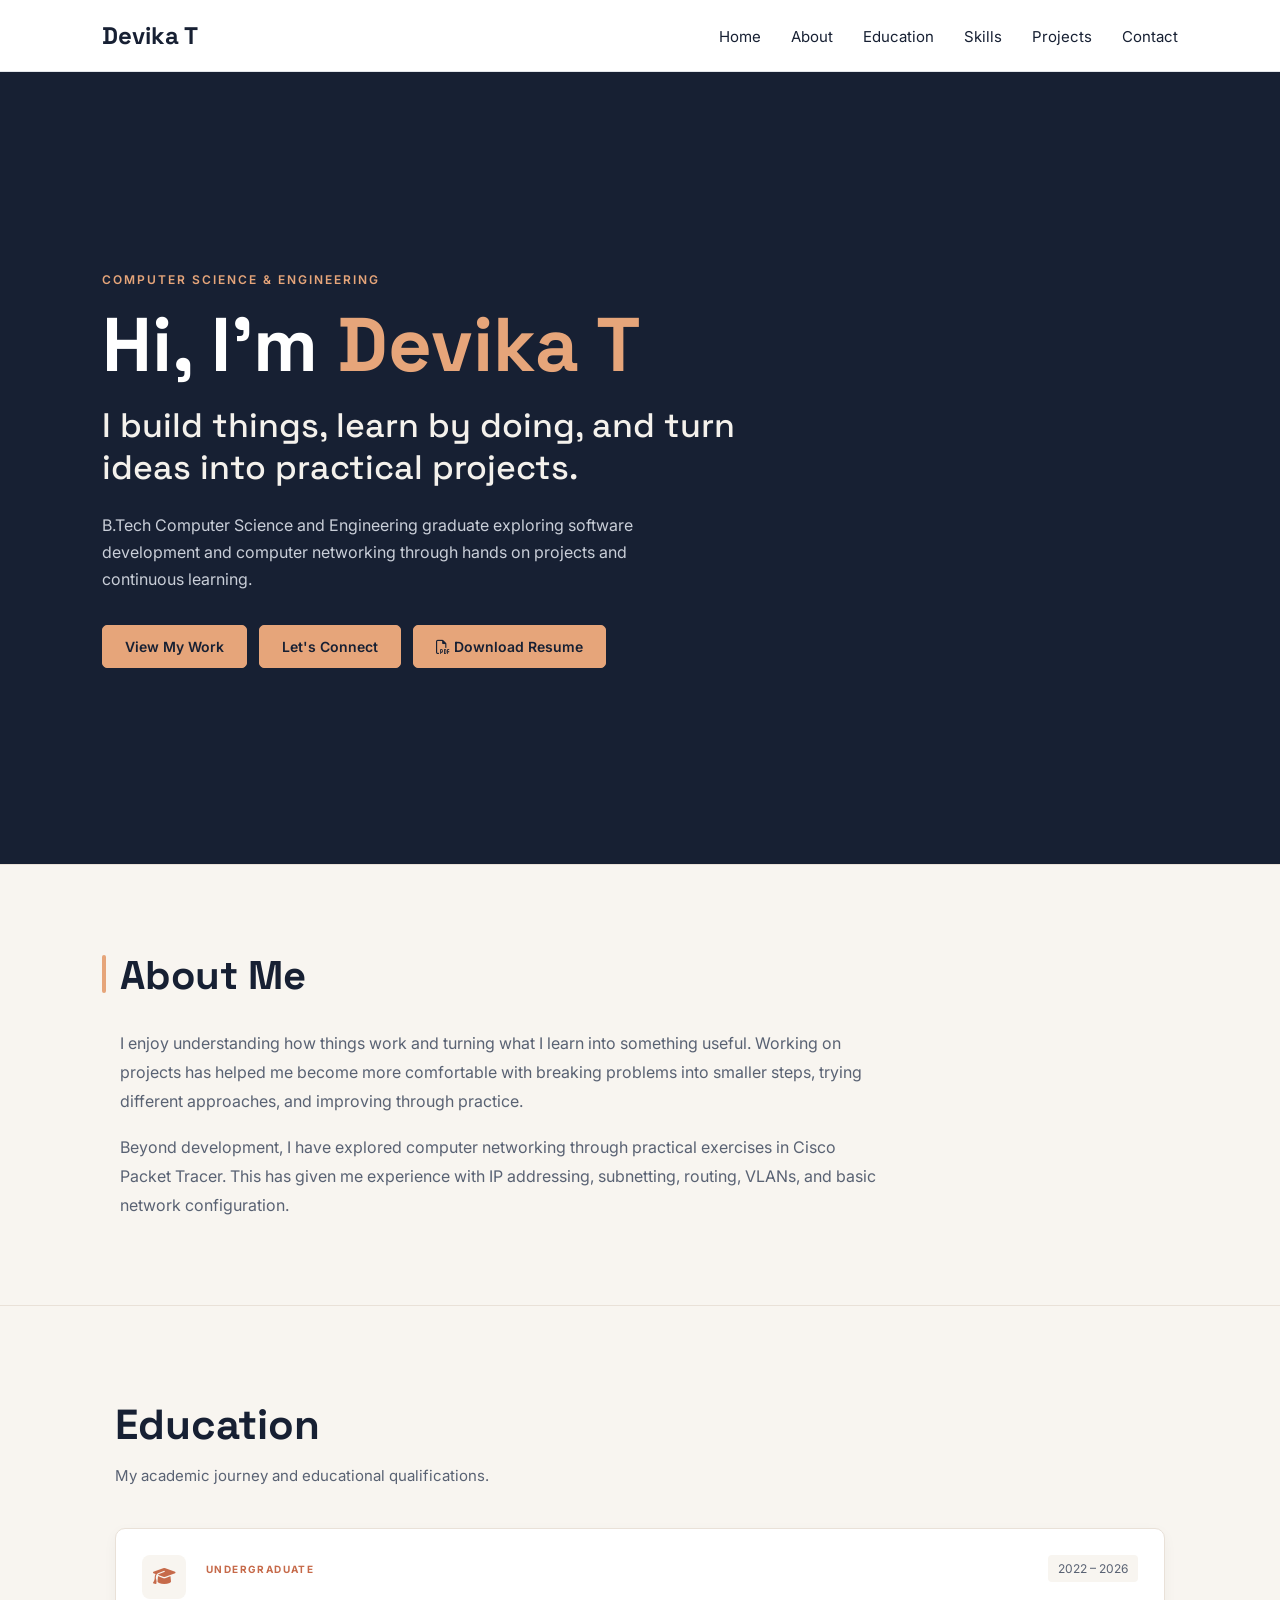
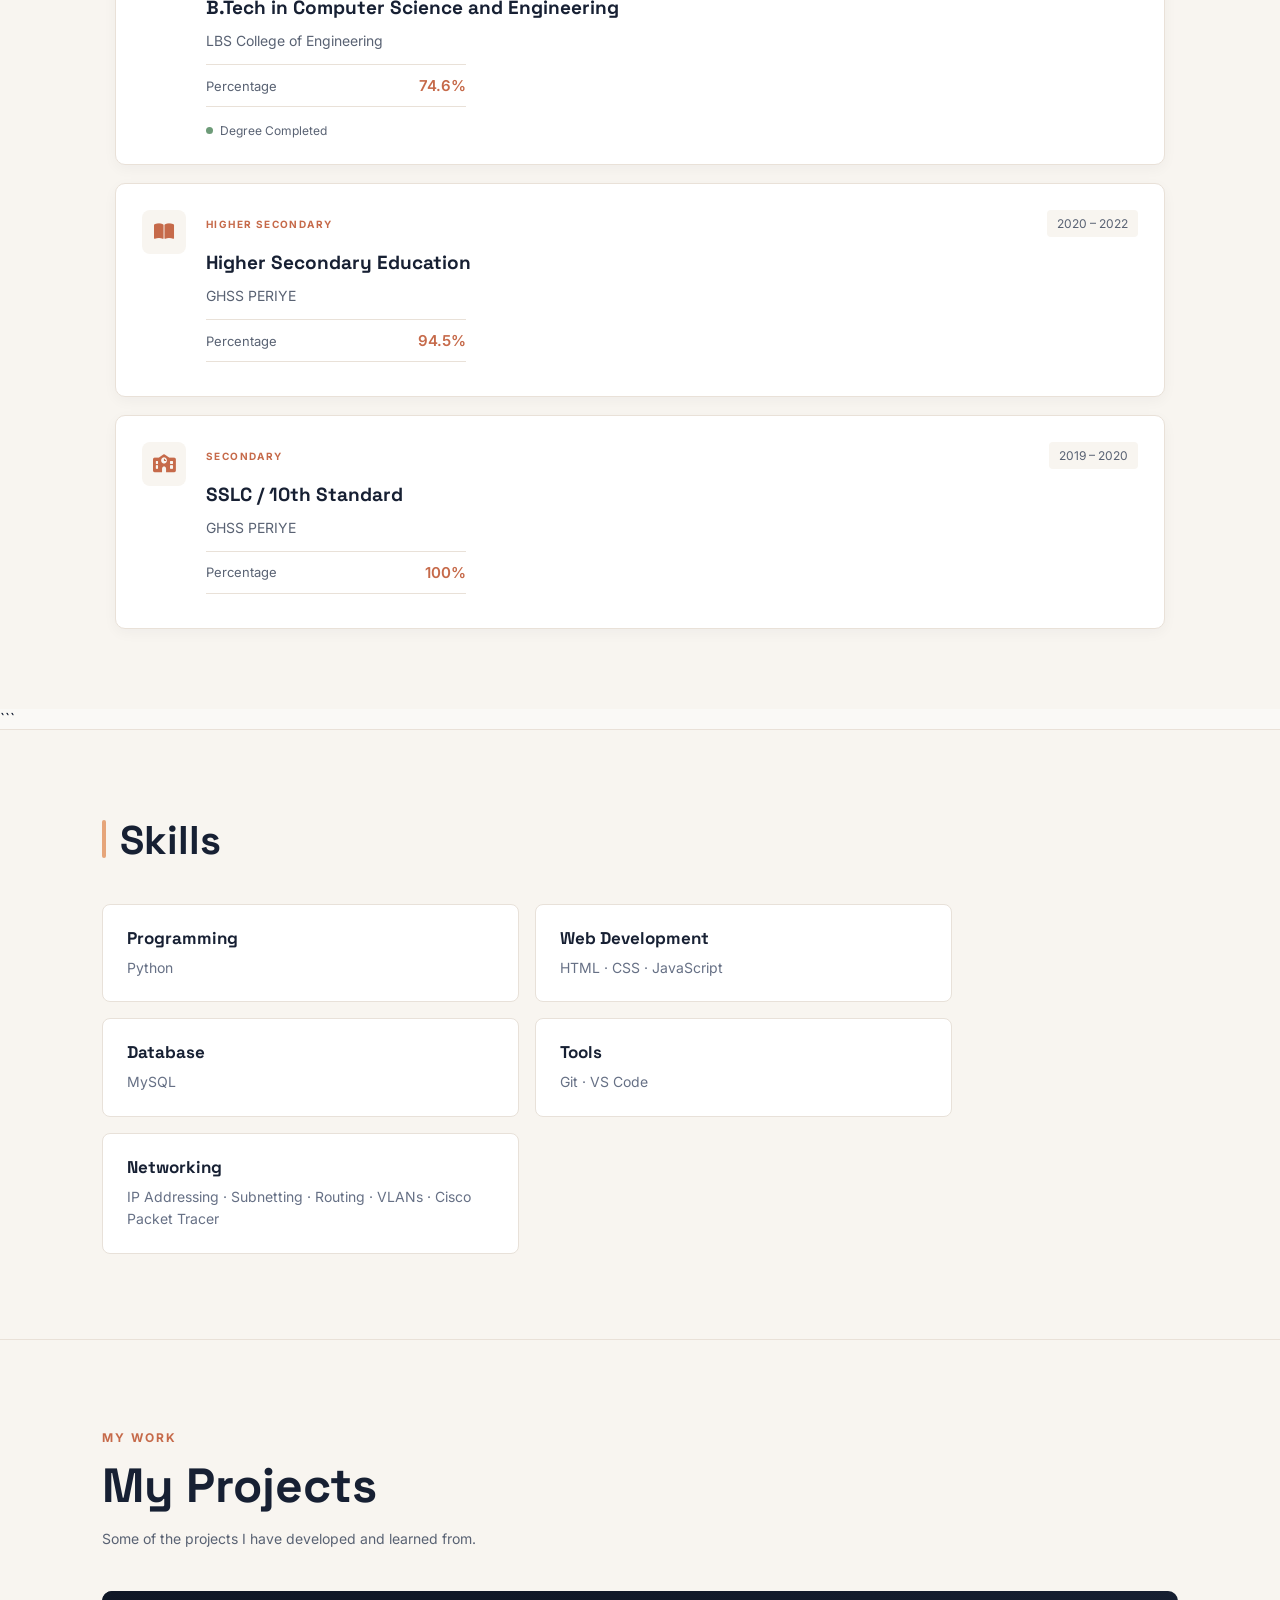
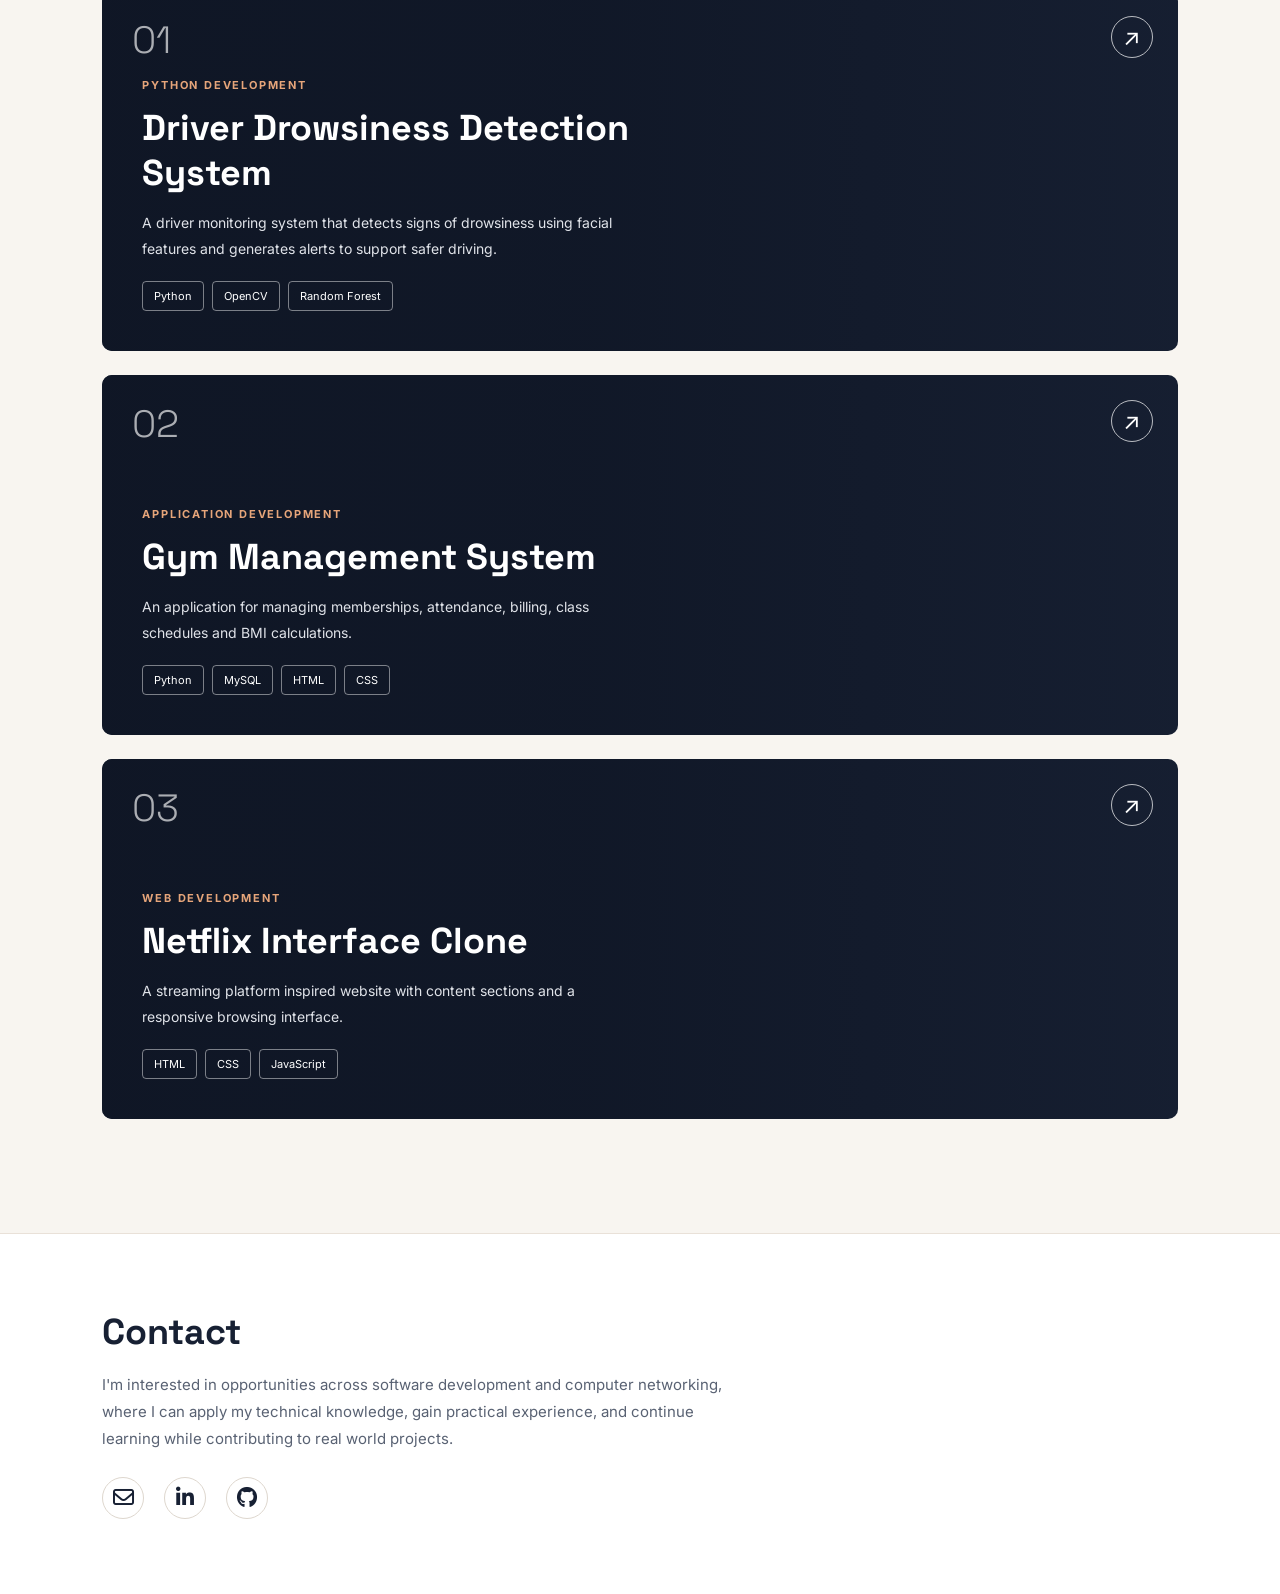
==== Level-1/Task-2-personal-portfolio/index.html @ 2d19efdb "Add files via upload" ====
<!DOCTYPE html>
<html lang="en">
<head>
    <meta charset="UTF-8">
    <meta name="viewport" content="width=device-width, initial-scale=1.0">
    <title>Devika T | Personal Portfolio</title>

    <link rel="stylesheet" href="style.css">
</head>
<link rel="preconnect" href="https://fonts.googleapis.com">
<link rel="preconnect" href="https://fonts.gstatic.com" crossorigin>
<link rel="stylesheet"
href="https://cdnjs.cloudflare.com/ajax/libs/font-awesome/6.5.2/css/all.min.css">
<link href="https://fonts.googleapis.com/css2?family=Inter:wght@400;500;600&family=Space+Grotesk:wght@500;600;700&display=swap" rel="stylesheet">
<body>

    <!-- Navigation -->
    <header>
        <nav>
            <h2 class="logo">Devika T</h2>

            <ul class="nav-links">
                <li><a href="#home">Home</a></li>
                <li><a href="#about">About</a></li>
                <li><a href="#Education">Education</a></li>
                <li><a href="#skills">Skills</a></li>
                <li><a href="#projects">Projects</a></li>
                <li><a href="#contact">Contact</a></li>
            </ul>
        </nav>
    </header>

    
<!-- Home Section -->
<section id="home" class="home">

    <div class="home-content">

        <p class="home-label">COMPUTER SCIENCE & ENGINEERING</p>

        <h1>
            Hi, I'm <span>Devika T</span>
        </h1>

        <h2>
            I build things, learn by doing,
            and turn ideas into practical projects.
        </h2>

        <p class="home-description">
             B.Tech Computer Science and Engineering graduate exploring
            software development and computer networking through hands on
            projects and continuous learning.
        </p>

        
<div class="home-buttons">

    <a href="#projects" class="btn">View My Work</a>

    <a href="#contact" class="secondary-btn">
        Let's Connect
    </a>

    <a href="assets/Devika-Resume.pdf"
       class="secondary-btn"
       download="Devika-Resume.pdf">
        <i class="fa-regular fa-file-pdf"></i>
        Download Resume
    </a>

</div>


    </div>

   
</section>
    
<!-- About Section -->
<section id="about" class="about">

    <div class="about-container">

        <div class="about-heading">
        
            <h2>About Me</h2>
        </div>

        <div class="about-content">

            <p>
                I enjoy understanding how things work and turning what I learn
                into something useful. Working on projects has helped me become
                more comfortable with breaking problems into smaller steps,
                trying different approaches, and improving through practice.
            </p>

            <p>
                Beyond development, I have explored computer networking through
                practical exercises in Cisco Packet Tracer. This has given me
                experience with IP addressing, subnetting, routing, VLANs,
                and basic network configuration.
            </p>

            
            </div>

        </div>

    </div>

</section>

<!-- Education Section -->
<section id="education" class="education">
    <div class="education-container">

        <div class="education-heading">
            <p class="section-label"></p>
            <h2>Education<span></span></h2>
            <p class="education-subtitle">
                My academic journey and educational qualifications.
            </p>
        </div>

        <div class="education-timeline">

            <!-- B.Tech -->
            <div class="education-card">
                <div class="education-marker">
                    <i class="fa-solid fa-graduation-cap"></i>
                </div>

                <div class="education-content">
                    <div class="education-top">
                        <span class="education-type">
                            UNDERGRADUATE
                        </span>
                        <span class="education-year">
                            2022 – 2026
                        </span>
                    </div>

                    <h3>
                        B.Tech in Computer Science and Engineering
                    </h3>

                    <p class="education-institute">
                        LBS College of Engineering
                    </p>

                    <div class="education-score">
                        <span>Percentage</span>
                        <strong>74.6%</strong>
                    </div>

                    <span class="education-status">
                        <span class="status-dot"></span>
                        Degree Completed
                    </span>
                </div>
            </div>

            <!-- Higher Secondary -->
            <div class="education-card">
                <div class="education-marker">
                    <i class="fa-solid fa-book-open"></i>
                </div>

                <div class="education-content">
                    <div class="education-top">
                        <span class="education-type">
                            HIGHER SECONDARY
                        </span>
                        <span class="education-year">
                            2020 – 2022
                        </span>
                    </div>

                    <h3>Higher Secondary Education</h3>

                    <p class="education-institute">
                        GHSS PERIYE
                    </p>

                    <div class="education-score">
                        <span>Percentage</span>
                        <strong>94.5%</strong>
                    </div>
                </div>
            </div>

            <!-- SSLC -->
            <div class="education-card">
                <div class="education-marker">
                    <i class="fa-solid fa-school"></i>
                </div>

                <div class="education-content">
                    <div class="education-top">
                        <span class="education-type">
                            SECONDARY
                        </span>
                        <span class="education-year">
                            2019 – 2020
                        </span>
                    </div>

                    <h3>SSLC / 10th Standard</h3>

                    <p class="education-institute">
                        GHSS PERIYE
                    </p>

                    <div class="education-score">
                        <span>Percentage</span>
                        <strong>100%</strong>
                    </div>
                </div>
            </div>

        </div>
    </div>
</section>
```
<!-- Skills Section -->
<section id="skills" class="skills">

    <div class="skills-container">

        <h2>Skills</h2>

        <div class="skills-grid">

            <div class="skill-item">
                <h3>Programming</h3>
                <p>Python</p>
            </div>

            <div class="skill-item">
                <h3>Web Development</h3>
                <p>HTML · CSS · JavaScript </p>
            </div>

            <div class="skill-item">
                <h3>Database</h3>
                <p>MySQL</p>
            </div>

            <div class="skill-item">
                <h3>Tools</h3>
                <p>Git · VS Code</p>
            </div>

            <div class="skill-item">
                <h3>Networking</h3>
                <p>
                    IP Addressing · Subnetting · Routing · VLANs ·
                    Cisco Packet Tracer
                </p>
            </div>

        </div>

    </div>

</section>

<section id="projects" class="projects">
    <div class="projects-container">

        <div class="projects-heading">
            <p class="projects-label">MY WORK</p>
            <h2>My Projects<span></span></h2>
            <p>Some of the projects I have developed and learned from.</p>
        </div>

        <!-- Project 1 -->
        <article class="project-showcase project-one">
            <div class="project-overlay"></div>
            <span class="project-number">01</span>

            <div class="project-details">
                <span class="project-category">PYTHON DEVELOPMENT</span>
                <h3>Driver Drowsiness Detection System</h3>
                <p>
                    A driver monitoring system that detects signs of
                    drowsiness using facial features and generates alerts
                    to support safer driving.
                </p>

                <div class="project-tags">
                    <span>Python</span>
                    <span>OpenCV</span>
                   
                    <span>Random Forest</span>
                </div>
            </div>

            <span class="project-arrow">↗</span>
        </article>

        <!-- Project 2 -->
        <article class="project-showcase project-two">
            <div class="project-overlay"></div>
            <span class="project-number">02</span>

            <div class="project-details">
                <span class="project-category">APPLICATION DEVELOPMENT</span>
                <h3>Gym Management System</h3>
                <p>
                    An application for managing memberships, attendance,
                    billing, class schedules and BMI calculations.
                </p>

                <div class="project-tags">
                    <span>Python</span>
                    <span>MySQL</span>
                    <span>HTML</span>
                    <span>CSS</span>
                </div>
            </div>

            <span class="project-arrow">↗</span>
        </article>

        <!-- Project 3 -->
        <article class="project-showcase project-three">
            <div class="project-overlay"></div>
            <span class="project-number">03</span>

            <div class="project-details">
                <span class="project-category">WEB DEVELOPMENT</span>
                <h3>Netflix Interface Clone</h3>
                <p>
                    A streaming platform inspired website with content
                    sections and a responsive browsing interface.
                </p>

                <div class="project-tags">
                    <span>HTML</span>
                    <span>CSS</span>
                    <span>JavaScript</span>
                </div>
            </div>

            <span class="project-arrow">↗</span>
        </article>

    </div>
</section>


<!-- Contact Section -->
<section id="contact" class="contact">

    <div class="contact-container">

        <h2>Contact</h2>

        <p>
            I'm interested in opportunities across software development
              and computer networking, where I can apply my technical
             knowledge, gain practical experience, and continue learning
             while contributing to real world projects.
        </p>

        <div class="contact-links">

            <a href="mailto:devikavenugopalan05@gmail.com"
               aria-label="Email"
               title="Email">
                <i class="fa-regular fa-envelope"></i>
            </a>

           <a href="https://www.linkedin.com/in/devika-t-a93a6036a/"
   target="_blank"
   rel="noopener noreferrer"
   aria-label="LinkedIn"
   title="LinkedIn">
    <i class="fa-brands fa-linkedin-in"></i>
</a>

           <a href="https://github.com/Devikat005"
   target="_blank"
   rel="noopener noreferrer"
   aria-label="GitHub"
   title="GitHub">
    <i class="fa-brands fa-github"></i>
</a>

        </div>

    </div>

</section>

</html>
---- Level-1/Task-2-personal-portfolio/style.css ----
/*General*/
* {

    margin: 0;

    padding: 0;

    box-sizing: border-box;

}



html {

    scroll-behavior: smooth;

}



body {

    font-family: "Inter", sans-serif;

    background-color: #FAF9F6;

    color: #172033;

}

h1,

h2,

h3 {

    font-family: "Space Grotesk", sans-serif;

}



/*Navigation*/



header {

    width: 100%;

    padding: 20px 8%;

    background-color: #FFFFFF;

    border-bottom: 1px solid #E2E5EA;

}



nav {

    display: flex;

    justify-content: space-between;

    align-items: center;

}



.logo {

    font-size: 24px;

    color: #172033;

}



.nav-links {

    display: flex;

    list-style: none;

    gap: 30px;

}



.nav-links a {

    text-decoration: none;

    color: #172033;

    font-size: 15px;

    transition: 0.3s;

}



.nav-links a:hover {

    color: #2563EB;

}





/* =========================

   HOME SECTION

========================= */



.home {

    min-height: 88vh;

    padding: 80px 8%;

    display: flex;

    align-items: center;

    justify-content: space-between;

    gap: 70px;



    background-color: #172033;

    color: #FFFFFF;

}



.home-content {

    max-width: 680px;

}



.home-label {

    display: inline-block;

    margin-bottom: 20px;



    color: #E6A57A;

    font-size: 12px;

    font-weight: 600;

    letter-spacing: 2px;

}



.home h1 {

    font-family: "Space Grotesk", sans-serif;

    font-size: clamp(48px, 7vw, 76px);

    line-height: 1;

    margin-bottom: 22px;

    color: #FFFFFF;

}



.home h1 span {

    color: #E6A57A;

}



.home h2 {

    font-family: "Space Grotesk", sans-serif;

    font-size: clamp(24px, 3vw, 34px);

    line-height: 1.25;

    font-weight: 500;

    color: #F4F1EC;

    margin-bottom: 22px;

}



.home-description {

    max-width: 600px;

    color: #C9CED8;

    font-size: 16px;

    line-height: 1.7;

}





/* Buttons */



.home-buttons {

    margin-top: 32px;

    display: flex;

    gap: 12px;

    flex-wrap: wrap;

}



.home .btn,

.home .secondary-btn {

    display: inline-block;

    padding: 12px 22px;



    background-color: #E6A57A;

    color: #172033;



    border: 1px solid #E6A57A;

    border-radius: 5px;



    text-decoration: none;

    font-size: 14px;

    font-weight: 600;



    transition: 0.3s ease;

}



.home .btn:hover,

.home .secondary-btn:hover {

    background-color: transparent;

    color: #E6A57A;

}





/* =========================

   PROFILE VISUAL

========================= */



.home-side {

    width: 350px;

    flex-shrink: 0;

}



.profile-card {

    padding: 35px 30px;

    background-color: #202A3D;

    border: 1px solid #354158;

    border-radius: 12px;

    text-align: center;



    box-shadow: 0 20px 45px rgba(0, 0, 0, 0.22);



    transition: 0.3s ease;

}



.profile-card:hover {

    transform: translateY(-5px);

    border-color: #E6A57A;

}





/* Initial Circle */



.profile-shape {

    width: 145px;

    height: 145px;



    margin: 0 auto 22px;



    display: flex;

    align-items: center;

    justify-content: center;



    border: 1px solid #E6A57A;

    border-radius: 50%;



    position: relative;

}



.profile-shape::before {

    content: "";



    position: absolute;



    width: 118px;

    height: 118px;



    border: 1px solid #354158;

    border-radius: 50%;

}



.profile-shape span {

    position: relative;



    font-family: "Space Grotesk", sans-serif;

    font-size: 42px;

    font-weight: 600;



    color: #E6A57A;

}





/* Profile Text */



.profile-line {

    width: 35px;

    height: 2px;



    margin: 0 auto 16px;



    background-color: #E6A57A;

}



.profile-card h3 {

    font-family: "Space Grotesk", sans-serif;



    font-size: 23px;

    color: #FFFFFF;



    margin-bottom: 7px;

}



.profile-card > p {

    color: #AEB6C4;



    font-size: 13px;

    line-height: 1.5;



    margin-bottom: 20px;

}





/* Small Tags */



.profile-tags {

    display: flex;

    justify-content: center;

    flex-wrap: wrap;

    gap: 8px;

}



.profile-tags span {

    padding: 6px 10px;



    border: 1px solid #354158;

    border-radius: 4px;



    color: #C9CED8;

    font-size: 11px;

}



.home-accent {

    display: flex;

    align-items: center;

    gap: 10px;



    margin-top: 18px;

}



.home-accent span {

    width: 28px;

    height: 2px;

    background-color: #E6A57A;

}



.home-accent p {

    color: #AEB6C4;

    font-size: 12px;

    letter-spacing: 0.5px;

}

/* =========================

   ABOUT SECTION

========================= */



.about {

    padding: 85px 8%;

    background-color: #F8F5F0;

    border-top: 1px solid #E9E1D8;

    border-bottom: 1px solid #E9E1D8;

}



.about-container {

    max-width: 900px;

}



.about h2 {

    font-family: "Space Grotesk", sans-serif;

    font-size: 40px;

    color: #172033;

    margin-bottom: 28px;

    position: relative;

    padding-left: 18px;

}



.about h2::before {

    content: "";

    position: absolute;

    left: 0;

    top: 5px;

    width: 4px;

    height: 38px;

    background-color: #E6A57A;

    border-radius: 2px;

}



.about-content {

    max-width: 780px;

    padding-left: 18px;

}



.about-content p {

    color: #596273;

    font-size: 16px;

    line-height: 1.8;

    margin-bottom: 18px;

}



.about-content p:last-child {

    margin-bottom: 0;

}

/* EDUCATION SECTION */



.education {

    padding: 80px 8%;

    background: #F8F5F0;

}



.education-container {

    max-width: 1050px;

    margin: 0 auto;

}



.education-heading {

    margin-bottom: 40px;

}



.education-heading .section-label {

    color: #C66A4A;

    font-size: 12px;

    letter-spacing: 2px;

    margin-bottom: 12px;

}



.education-heading h2 {

    color: #172033;

    font-family: "Space Grotesk", sans-serif;

    font-size: 42px;

    margin-bottom: 12px;

}



.education-heading h2 span {

    color: #C66A4A;

}



.education-subtitle {

    color: #596273;

    font-size: 15px;

    line-height: 1.7;

}



/* Clean card layout */



.education-timeline {

    display: grid;

    grid-template-columns: 1fr;

    gap: 18px;

    padding: 0;

}



.education-timeline::before {

    display: none;

}



.education-card {

    position: relative;

    display: flex;

    gap: 20px;

    padding: 26px;

    background: #FFFFFF;

    border: 1px solid #E9E1D8;

    border-radius: 10px;

    box-shadow: 0 4px 14px rgba(23, 32, 51, 0.04);

    transition: transform 0.25s ease,

                box-shadow 0.25s ease;

}



.education-card:hover {

    transform: translateY(-3px);

    box-shadow: 0 9px 22px rgba(23, 32, 51, 0.08);

}



.education-marker {

    position: static;

    flex-shrink: 0;

    width: 44px;

    height: 44px;

    display: flex;

    align-items: center;

    justify-content: center;

    background: #F8F5F0;

    color: #C66A4A;

    border: none;

    border-radius: 8px;

    font-size: 18px;

}



.education-content {

    flex: 1;

    min-width: 0;

}



.education-top {

    display: flex;

    justify-content: space-between;

    align-items: center;

    flex-wrap: wrap;

    gap: 10px;

    margin-bottom: 12px;

}



.education-type {

    color: #C66A4A;

    font-size: 10px;

    font-weight: 700;

    letter-spacing: 1.4px;

}



.education-year {

    color: #596273;

    background: #F8F5F0;

    padding: 6px 10px;

    border-radius: 4px;

    font-size: 12px;

}



.education-content h3 {

    color: #172033;

    font-family: "Space Grotesk", sans-serif;

    font-size: 19px;

    line-height: 1.5;

    margin: 0 0 7px;

}



.education-institute {

    color: #596273;

    font-size: 14px;

    line-height: 1.6;

    margin-bottom: 12px;

}



/* Percentage */



.education-score {

    display: flex;

    justify-content: space-between;

    align-items: center;

    max-width: 260px;

    padding: 11px 0;

    margin: 8px 0;

    border-top: 1px solid #E9E1D8;

    border-bottom: 1px solid #E9E1D8;

}



.education-score span {

    color: #596273;

    font-size: 13px;

}



.education-score strong {

    color: #C66A4A;

    font-size: 15px;

    font-weight: 600;

}



.education-status {

    display: inline-flex;

    align-items: center;

    gap: 7px;

    color: #596273;

    font-size: 12px;

    margin-top: 8px;

}



.status-dot {

    width: 7px;

    height: 7px;

    background: #6D9B78;

    border-radius: 50%;

}/* =========================

   SKILLS SECTION

========================= */



.skills {

    padding: 85px 8%;

    background-color: #F8F5F0;

    border-top: 1px solid #E9E1D8;

    border-bottom: 1px solid #E9E1D8;

}



.skills-container {

    max-width: 950px;

}



.skills h2 {

    font-family: "Space Grotesk", sans-serif;

    font-size: 40px;

    color: #172033;

    margin-bottom: 38px;

    position: relative;

    padding-left: 18px;

}



.skills h2::before {

    content: "";

    position: absolute;

    left: 0;

    top: 5px;

    width: 4px;

    height: 38px;

    background-color: #E6A57A;

    border-radius: 2px;

}



.skills-grid {

    display: grid;

    grid-template-columns: repeat(2, 1fr);

    gap: 16px;

    max-width: 850px;

}

.skill-item {

    position: relative;

    padding: 22px 24px;

    background-color: #FFFFFF;

    border: 1px solid #E8E1D9;

    border-radius: 8px;

    overflow: hidden;



    transition:

        transform 0.35s ease,

        box-shadow 0.35s ease,

        border-color 0.35s ease;

}



/* Small accent line */

.skill-item::before {

    content: "";

    position: absolute;

    left: 0;

    bottom: 0;



    width: 0;

    height: 3px;



    background-color: #E6A57A;



    transition: width 0.35s ease;

}



.skill-item:hover {

    transform: translateY(-6px);

    border-color: #E6A57A;



    box-shadow:

        0 12px 25px rgba(23, 32, 51, 0.09);

}



.skill-item:hover::before {

    width: 100%;

}





.skill-item h3 {

    font-family: "Space Grotesk", sans-serif;

    color: #172033;

    font-size: 17px;

    margin-bottom: 8px;

    transition: color 0.3s ease;

}



.skill-item:hover h3 {

    color: #C66A4A;

}



.skill-item p {

    color: #667085;

    font-size: 14px;

    line-height: 1.6;

}



/* =========================
   PROJECTS SECTION
========================= */
.projects {
    padding: 90px 8%;
    background: #F8F5F0;
}

.projects-container {
    width: 100%;
    max-width: 1200px;
    margin: 0 auto;
}

.projects-heading {
    margin-bottom: 40px;
}

.projects-label {
    color: #C66A4A;
    font-size: 12px;
    font-weight: 700;
    letter-spacing: 2px;
    margin-bottom: 10px;
}

.projects-heading h2 {
    font-family: "Space Grotesk", sans-serif;
    font-size: clamp(36px, 5vw, 48px);
    color: #172033;
    margin-bottom: 10px;
}

.projects-heading h2 span {
    color: #C66A4A;
}

.projects-heading > p:last-child {
    color: #596273;
    font-size: 14px;
    line-height: 1.8;
}

.project-showcase {
    position: relative;
    min-height: 360px;
    margin-bottom: 24px;
    padding: 40px;
    display: flex;
    flex-direction: column;
    justify-content: flex-end;
    overflow: hidden;
    isolation: isolate;
    border-radius: 10px;
    background-color: #172033;
    background-size: cover;
    background-position: center;
    color: #fff;
    transition: transform 0.3s ease;
}

.project-showcase:hover {
    transform: translateY(-5px);
}

/* Ensure these filenames match the files in your assets folder. */
.project-one {
    background-image: url("assets/driver-drowsiness.jpg");
}

.project-two {
    background-image: url("assets/gym-management.jpg");
}

.project-three {
    background-image: url("assets/netflix-clone.jpg");
}

.project-overlay {
    position: absolute;
    inset: 0;
    z-index: -1;
    background: linear-gradient(
        90deg,
        rgba(15, 22, 37, 0.96) 0%,
        rgba(15, 22, 37, 0.82) 45%,
        rgba(15, 22, 37, 0.15) 100%
    );
}

.project-number {
    position: absolute;
    top: 25px;
    left: 30px;
    color: rgba(255, 255, 255, 0.65);
    font-family: "Space Grotesk", sans-serif;
    font-size: 38px;
    font-weight: 300;
}

.project-details {
    position: relative;
    z-index: 1;
    width: 100%;
    max-width: 540px;
}

.project-category {
    display: inline-block;
    color: #E6A57A;
    font-size: 11px;
    font-weight: 700;
    letter-spacing: 1.8px;
    margin-bottom: 14px;
}

.project-details h3 {
    font-family: "Space Grotesk", sans-serif;
    font-size: clamp(25px, 3.5vw, 36px);
    line-height: 1.25;
    margin-bottom: 14px;
    color: #fff;
    overflow-wrap: anywhere;
}

.project-details p {
    max-width: 500px;
    color: #E0E3E9;
    font-size: 14px;
    line-height: 1.8;
    margin-bottom: 20px;
}

.project-tags {
    display: flex;
    flex-wrap: wrap;
    gap: 8px;
}

.project-tags span {
    padding: 7px 11px;
    border: 1px solid rgba(255, 255, 255, 0.45);
    border-radius: 4px;
    color: #fff;
    font-size: 11px;
    transition: background 0.3s ease, border-color 0.3s ease;
}

.project-showcase:hover .project-tags span {
    border-color: #E6A57A;
}

.project-arrow {
    position: absolute;
    top: 25px;
    right: 25px;
    width: 42px;
    height: 42px;
    display: flex;
    align-items: center;
    justify-content: center;
    border: 1px solid rgba(255, 255, 255, 0.7);
    border-radius: 50%;
    color: #fff;
    font-size: 23px;
    transition: all 0.3s ease;
}

.project-showcase:hover .project-arrow {
    background: #E6A57A;
    color: #172033;
    transform: translate(3px, -3px);
}

@media (max-width: 768px) {
    .projects {
        padding: 70px 6%;
    }

    .project-showcase {
        min-height: 360px;
        padding: 30px;
        background-position: center;
    }

    .project-details {
        max-width: 100%;
    }

    .project-overlay {
        background: linear-gradient(
            90deg,
            rgba(15, 22, 37, 0.96) 0%,
            rgba(15, 22, 37, 0.70) 100%
        );
    }
}

@media (max-width: 650px) {
    .projects {
        padding: 55px 6%;
    }

    .projects-heading {
        margin-bottom: 30px;
    }

    .project-showcase {
        min-height: 370px;
        padding: 25px 20px;
        margin-bottom: 18px;
        background-position: center;
    }

    .project-overlay {
        background: linear-gradient(
            0deg,
            rgba(15, 22, 37, 0.98) 0%,
            rgba(15, 22, 37, 0.82) 65%,
            rgba(15, 22, 37, 0.35) 100%
        );
    }

    .project-number {
        top: 20px;
        left: 20px;
        font-size: 30px;
    }

    .project-arrow {
        top: 17px;
        right: 17px;
        width: 35px;
        height: 35px;
        font-size: 19px;
    }

    .project-details h3 {
        font-size: 25px;
    }

    .project-details p {
        font-size: 13px;
    }

    .project-tags {
        gap: 6px;
    }

    .project-tags span {
        font-size: 10px;
        padding: 6px 8px;
    }
}

@media (max-width: 380px) {
    .project-showcase {
        min-height: 390px;
        padding: 22px 16px;
    }

    .project-details h3 {
        font-size: 22px;
    }
}

/* CONTACT SECTION */



.contact {

    padding: 75px 8%;

    background-color: #FFFFFF;

    border-top: 1px solid #E9E1D8;

}



.contact-container {

    max-width: 950px;

}



.contact h2 {

    font-family: "Space Grotesk", sans-serif;

    font-size: 36px;

    color: #172033;

    margin-bottom: 16px;

}



.contact-container > p {

    max-width: 650px;

    color: #596273;

    font-size: 15px;

    line-height: 1.8;

    margin-bottom: 25px;

}



.contact-links {

    display: flex;

    align-items: center;

    flex-wrap: wrap;

    gap: 20px;

}



.contact-links a {

    display: inline-flex;

    align-items: center;

    justify-content: center;

    width: 42px;

    height: 42px;

    color: #172033;

    font-size: 21px;

    text-decoration: none;

    border: 1px solid #DED7CE;

    border-radius: 50%;

    transition: color 0.3s ease,

                background-color 0.3s ease,

                border-color 0.3s ease,

                transform 0.3s ease;

}



.contact-links a:hover {

    color: #172033;

    background-color: #E6A57A;

    border-color: #E6A57A;

    transform: translateY(-4px);

}



/* Responsive Contact Section */

@media (max-width: 650px) {

    .contact {

        padding: 60px 7%;

    }



    .contact h2 {

        font-size: 32px;

    }



    .contact-container > p {

        font-size: 14px;

    }



    .contact-links {

        gap: 16px;

    }



    .contact-links a {

        width: 40px;

        height: 40px;

        font-size: 20px;

    }

}





/* ========================================

   RESPONSIVE DESIGN

======================================== */



/* Tablets and smaller laptops */

@media (max-width: 900px) {



    /* HOME */

    .home {

        min-height: auto;

        padding: 75px 6%;

        gap: 35px;

    }



    .home-content {

        max-width: 100%;

    }



    .home h1 {

        font-size: clamp(42px, 6vw, 64px);

    }



    .home h2 {

        font-size: clamp(23px, 3vw, 30px);

    }



    /* ABOUT */

    .about,

    .education,

    .skills,

    .projects,

    .contact {

        padding-left: 6%;

        padding-right: 6%;

    }



    /* SKILLS */

    .skills-grid {

        grid-template-columns: repeat(2, minmax(0, 1fr));

    }

    /* Projects are responsive in their own section rules above. */
/* CONTACT */

    .contact-container {

        max-width: 100%;

    }



}





/* ========================================

   MOBILE DEVICES

======================================== */



@media (max-width: 650px) {



    /* GENERAL */

    html {

        scroll-behavior: smooth;

    }



    section {

        scroll-margin-top: 20px;

    }



    /* HOME */

    .home {

        min-height: auto;

        padding: 65px 7%;

        display: flex;

        flex-direction: column;

        align-items: flex-start;

        justify-content: center;

        gap: 30px;

    }



    .home-content {

        width: 100%;

        max-width: 100%;

    }



    .home-label {

        font-size: 11px;

        letter-spacing: 1.5px;

    }



    .home h1 {

        font-size: clamp(40px, 10vw, 54px);

        line-height: 1.1;

        overflow-wrap: anywhere;

    }



    .home h2 {

        font-size: clamp(22px, 6vw, 28px);

        line-height: 1.35;

    }



    .home-description {

        font-size: 15px;

        line-height: 1.8;

    }



    .home-buttons {

        gap: 12px;

    }



    .home .btn,

    .home .secondary-btn {

        padding: 11px 16px;

        font-size: 13px;

    }





    /* ABOUT */

    .about {

        padding: 60px 7%;

    }



    .about h2 {

        font-size: 34px;

    }



    .about-content {

        padding-left: 12px;

    }



    .about-content p {

        font-size: 15px;

        line-height: 1.8;

    }





   @media (max-width: 600px) {

    .education {

        padding: 55px 6%;

    }



    .education-heading h2 {

        font-size: 34px;

    }



    .education-card {

        padding: 20px 16px;

        gap: 13px;

    }



    .education-marker {

        width: 36px;

        height: 36px;

        font-size: 15px;

    }



    .education-content h3 {

        font-size: 16px;

    }



    .education-top {

        align-items: flex-start;

    }



    .education-score {

        max-width: 100%;

    }

}

    /* SKILLS */

    .skills {

        padding: 60px 7%;

    }



    .skills h2 {

        font-size: 34px;

    }



    .skills-grid {

        grid-template-columns: 1fr;

        gap: 14px;

    }



    .skill-item {

        padding: 20px;

    }
/* CONTACT */

    .contact {

        padding: 60px 7%;

    }



    .contact h2 {

        font-size: 32px;

    }



    .contact-container > p {

        font-size: 14px;

        line-height: 1.8;

    }



    .contact-links {

        display: flex;

        flex-wrap: wrap;

        align-items: center;

        gap: 16px;

    }



    .contact-links a {

        width: 40px;

        height: 40px;

        font-size: 20px;

    }



}





/* ========================================

   VERY SMALL PHONES

======================================== */



@media (max-width: 380px) {



    .home h1 {

        font-size: 38px;

    }



    .home-buttons {

        flex-direction: column;

        align-items: flex-start;

    }



    .home .btn,

    .home .secondary-btn {

        text-align: center;

    }



    .project-heading h3 {

        font-size: 19px;

    }



    .contact-links {

        gap: 12px;

    }



}
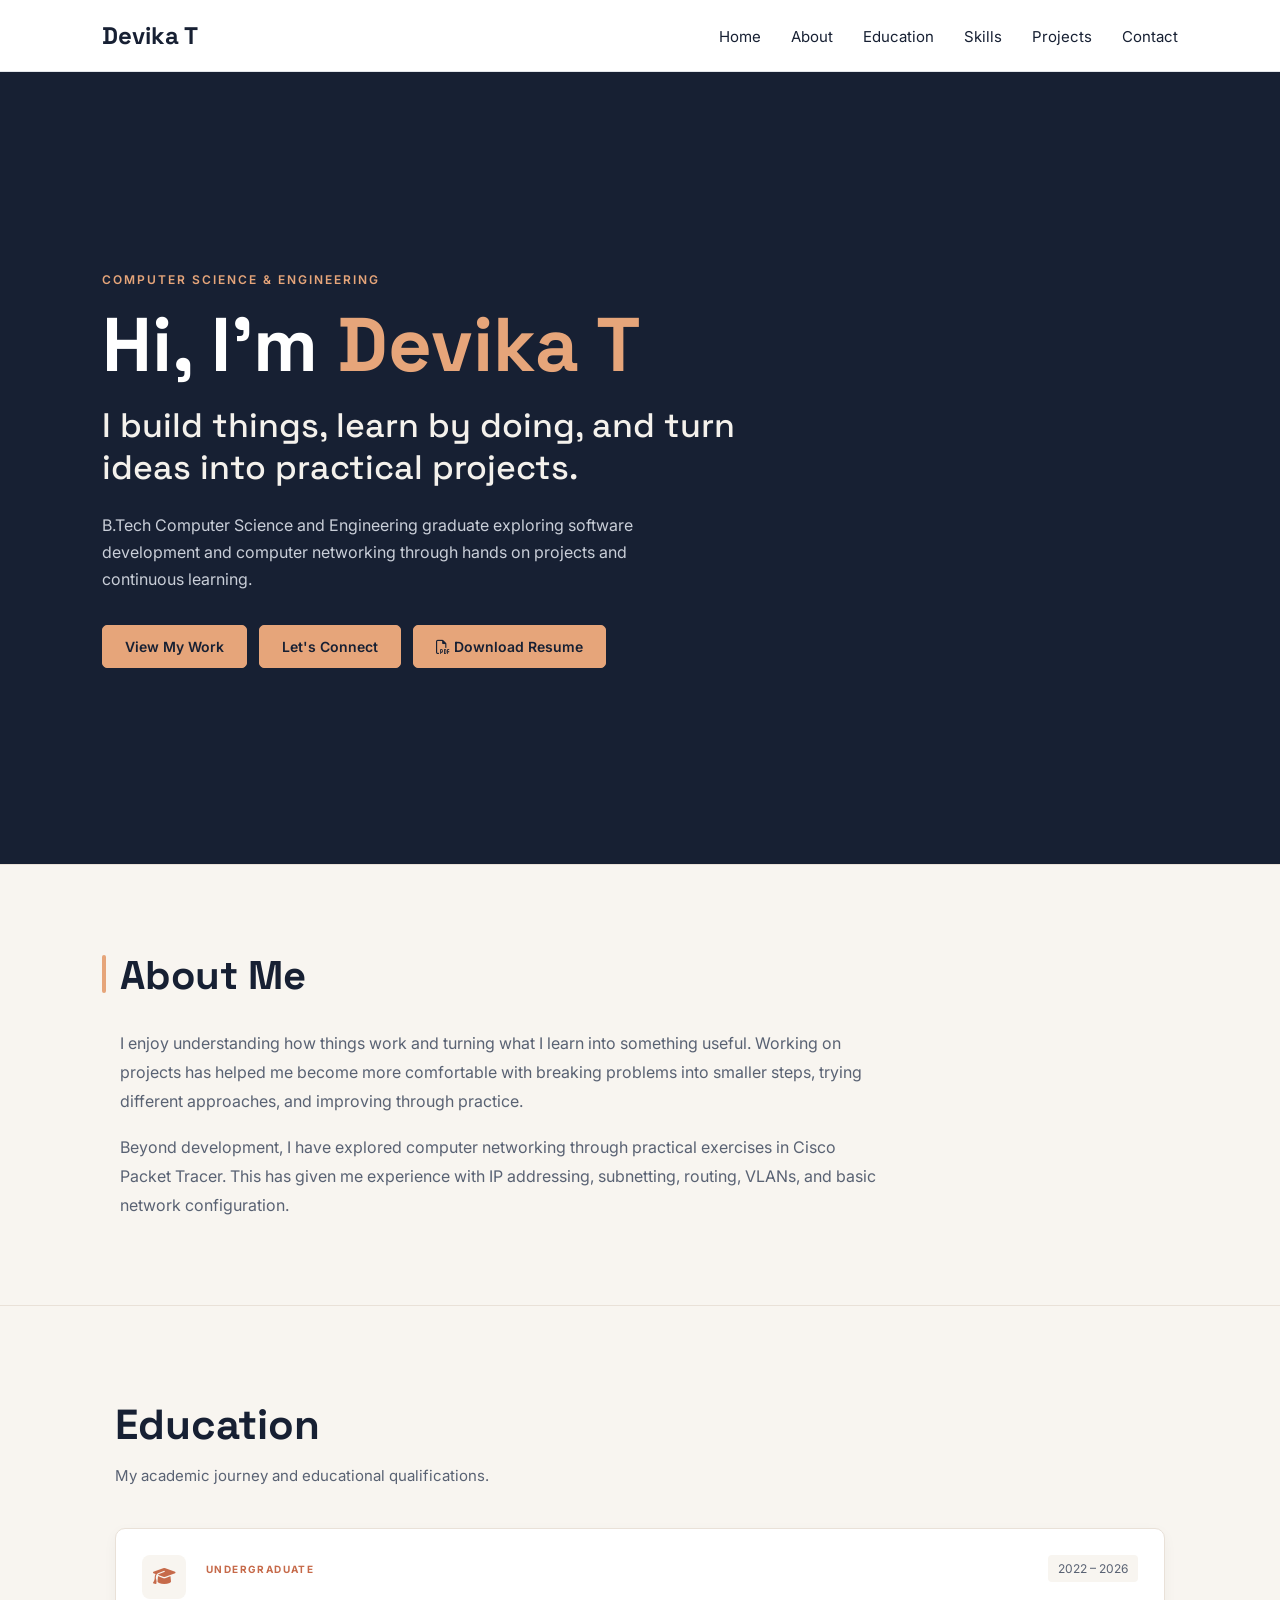
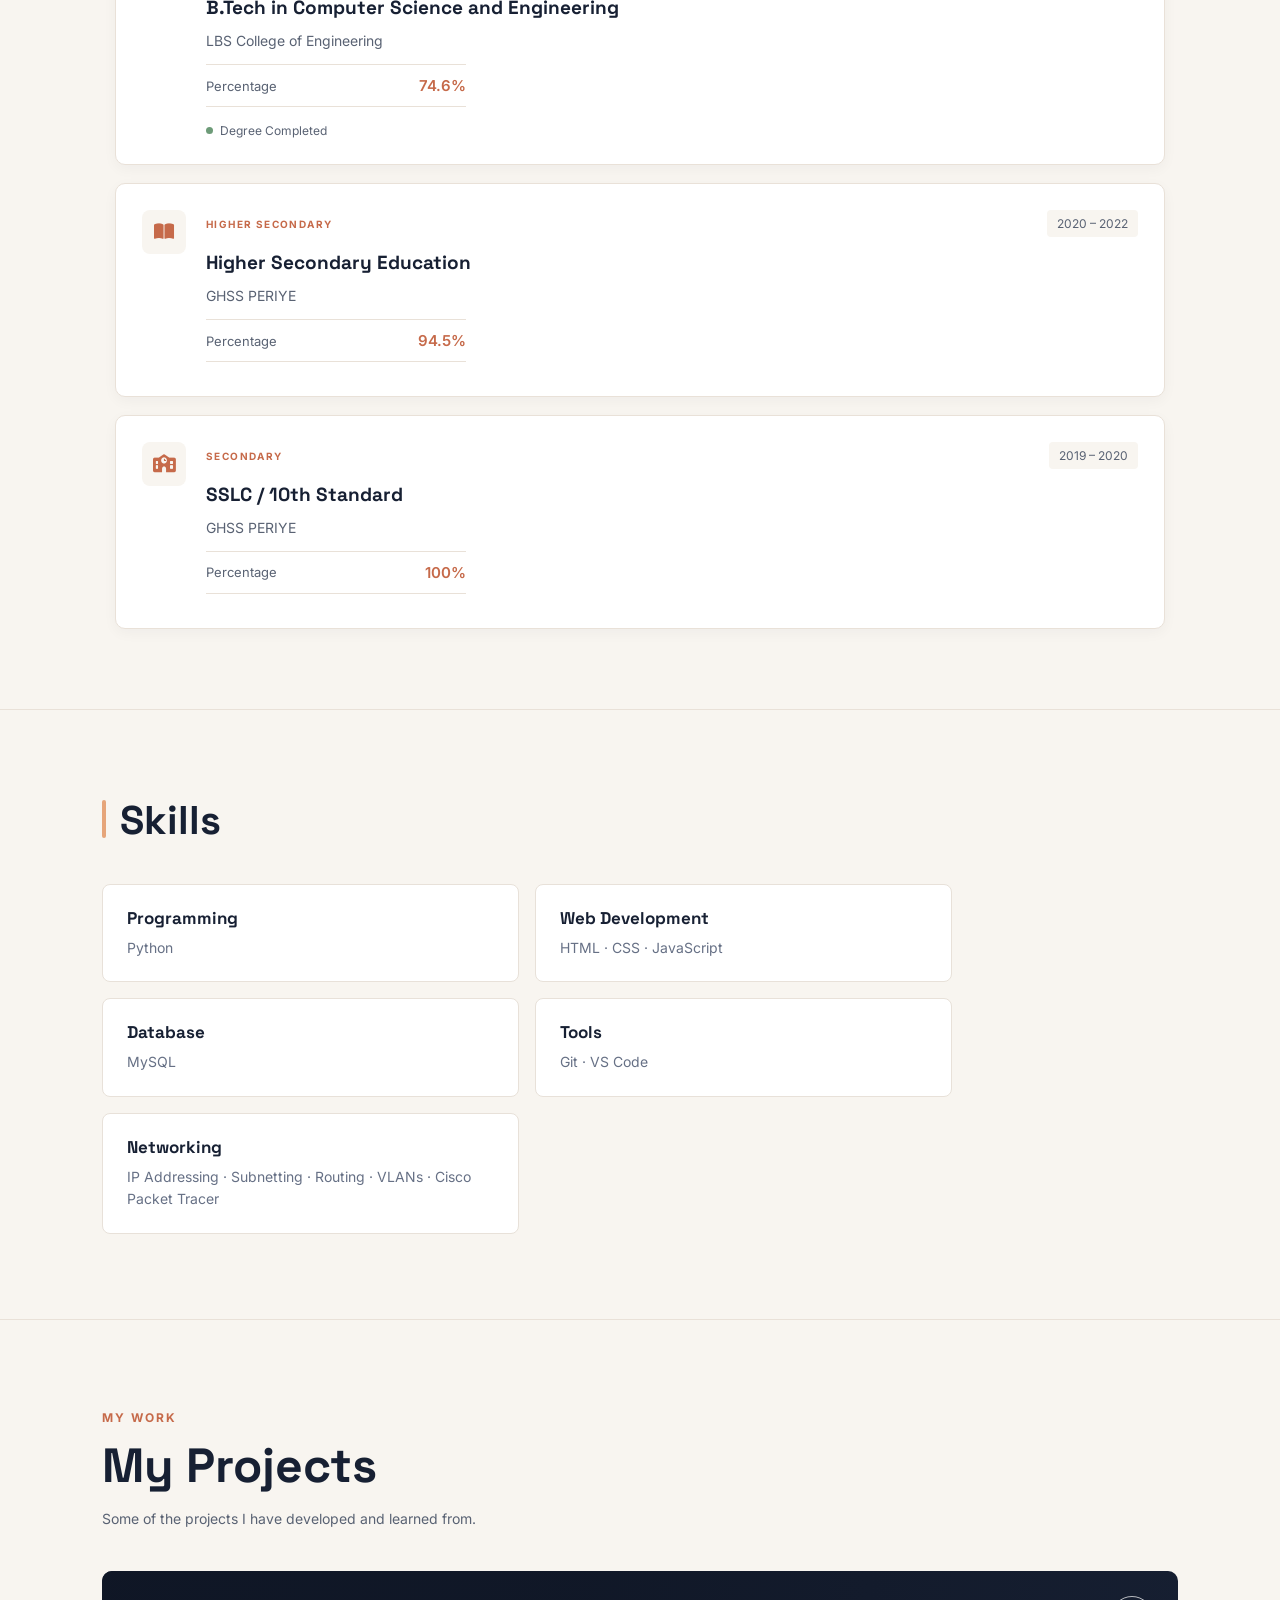
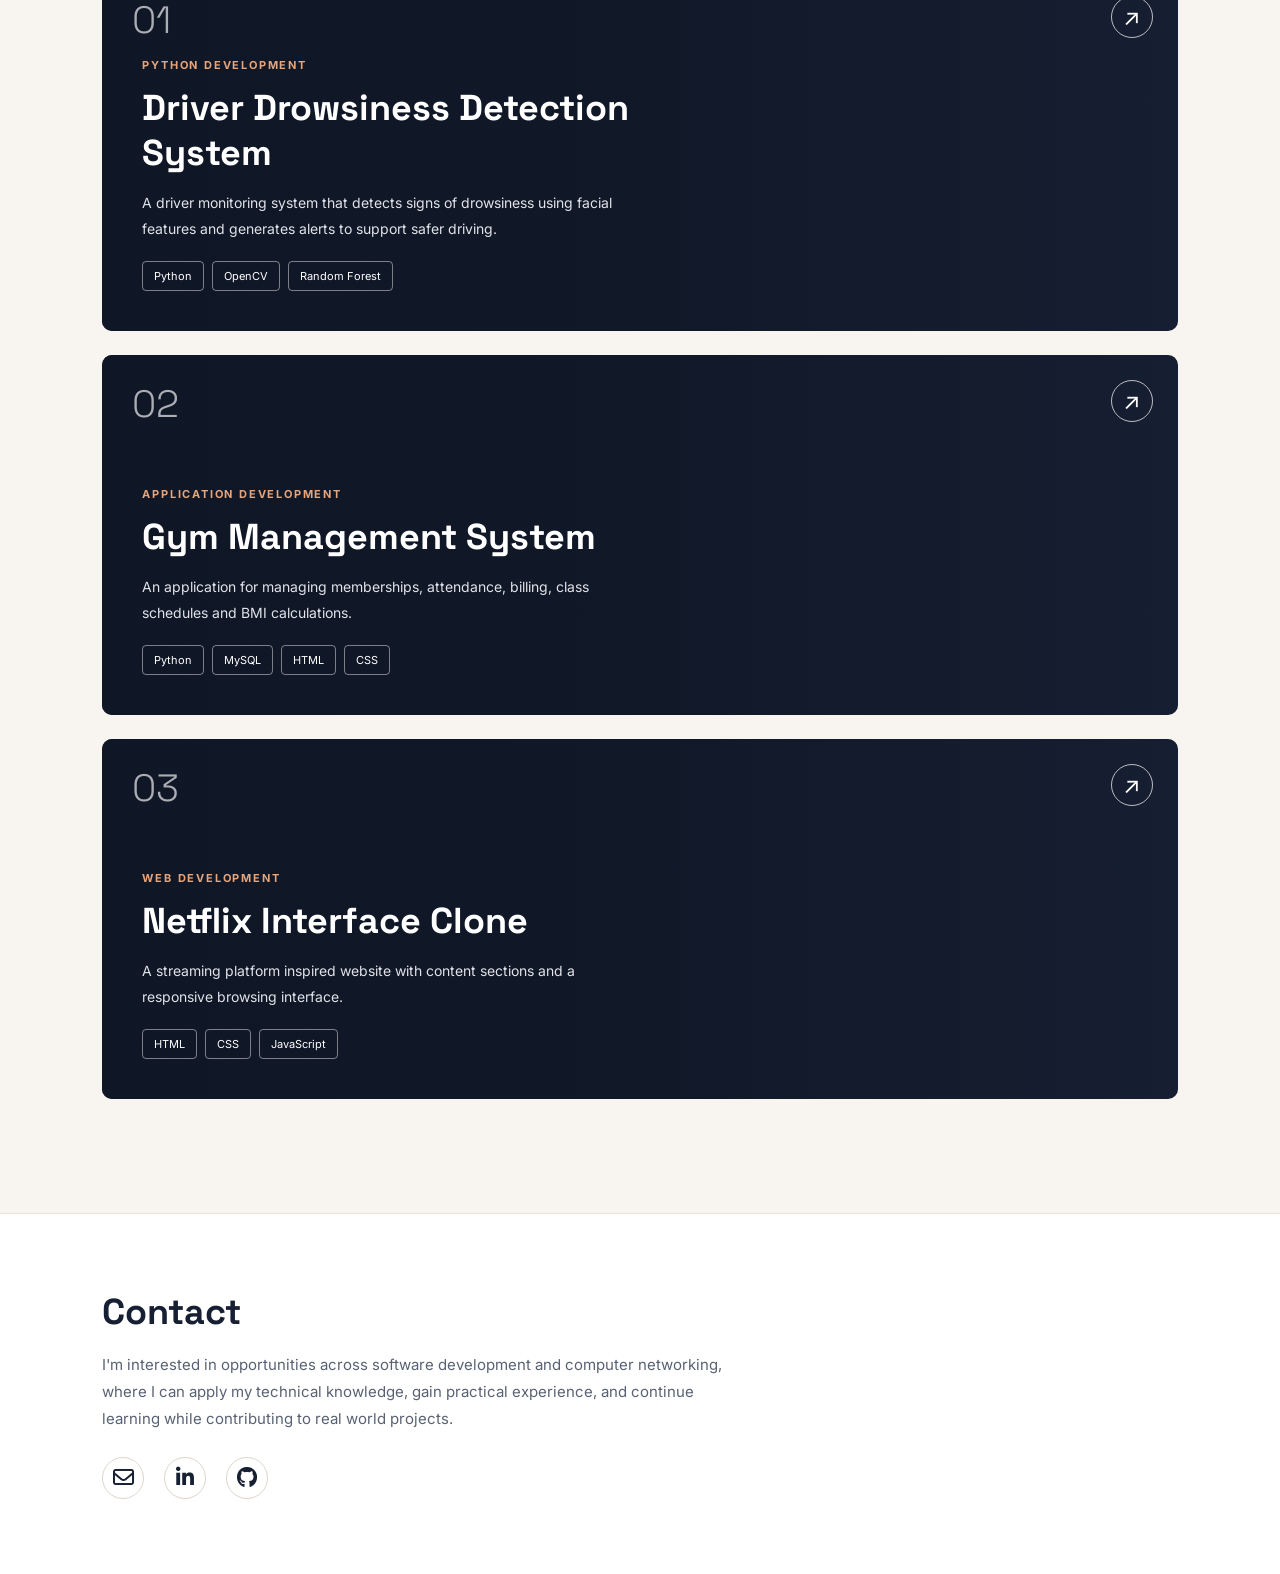
==== commit b31bb3eb: "Refactor index.html for improved HTML structure The HTML structure has been corrected to ensure prop" ====
--- a/Level-1/Task-2-personal-portfolio/index.html
+++ b/Level-1/Task-2-personal-portfolio/index.html
@@ -62,9 +62,9 @@
         Let's Connect
     </a>
 
-    <a href="assets/Devika-Resume.pdf"
+    <a href="assets/DEVIKA-Resume.pdf"
        class="secondary-btn"
-       download="Devika-Resume.pdf">
+       download="DEVIKA-Resume.pdf">
         <i class="fa-regular fa-file-pdf"></i>
         Download Resume
     </a>
@@ -223,7 +223,7 @@
         </div>
     </div>
 </section>
-```
+
 <!-- Skills Section -->
 <section id="skills" class="skills">
 
@@ -396,4 +396,4 @@
 
 </section>
 
-</html>+</html>
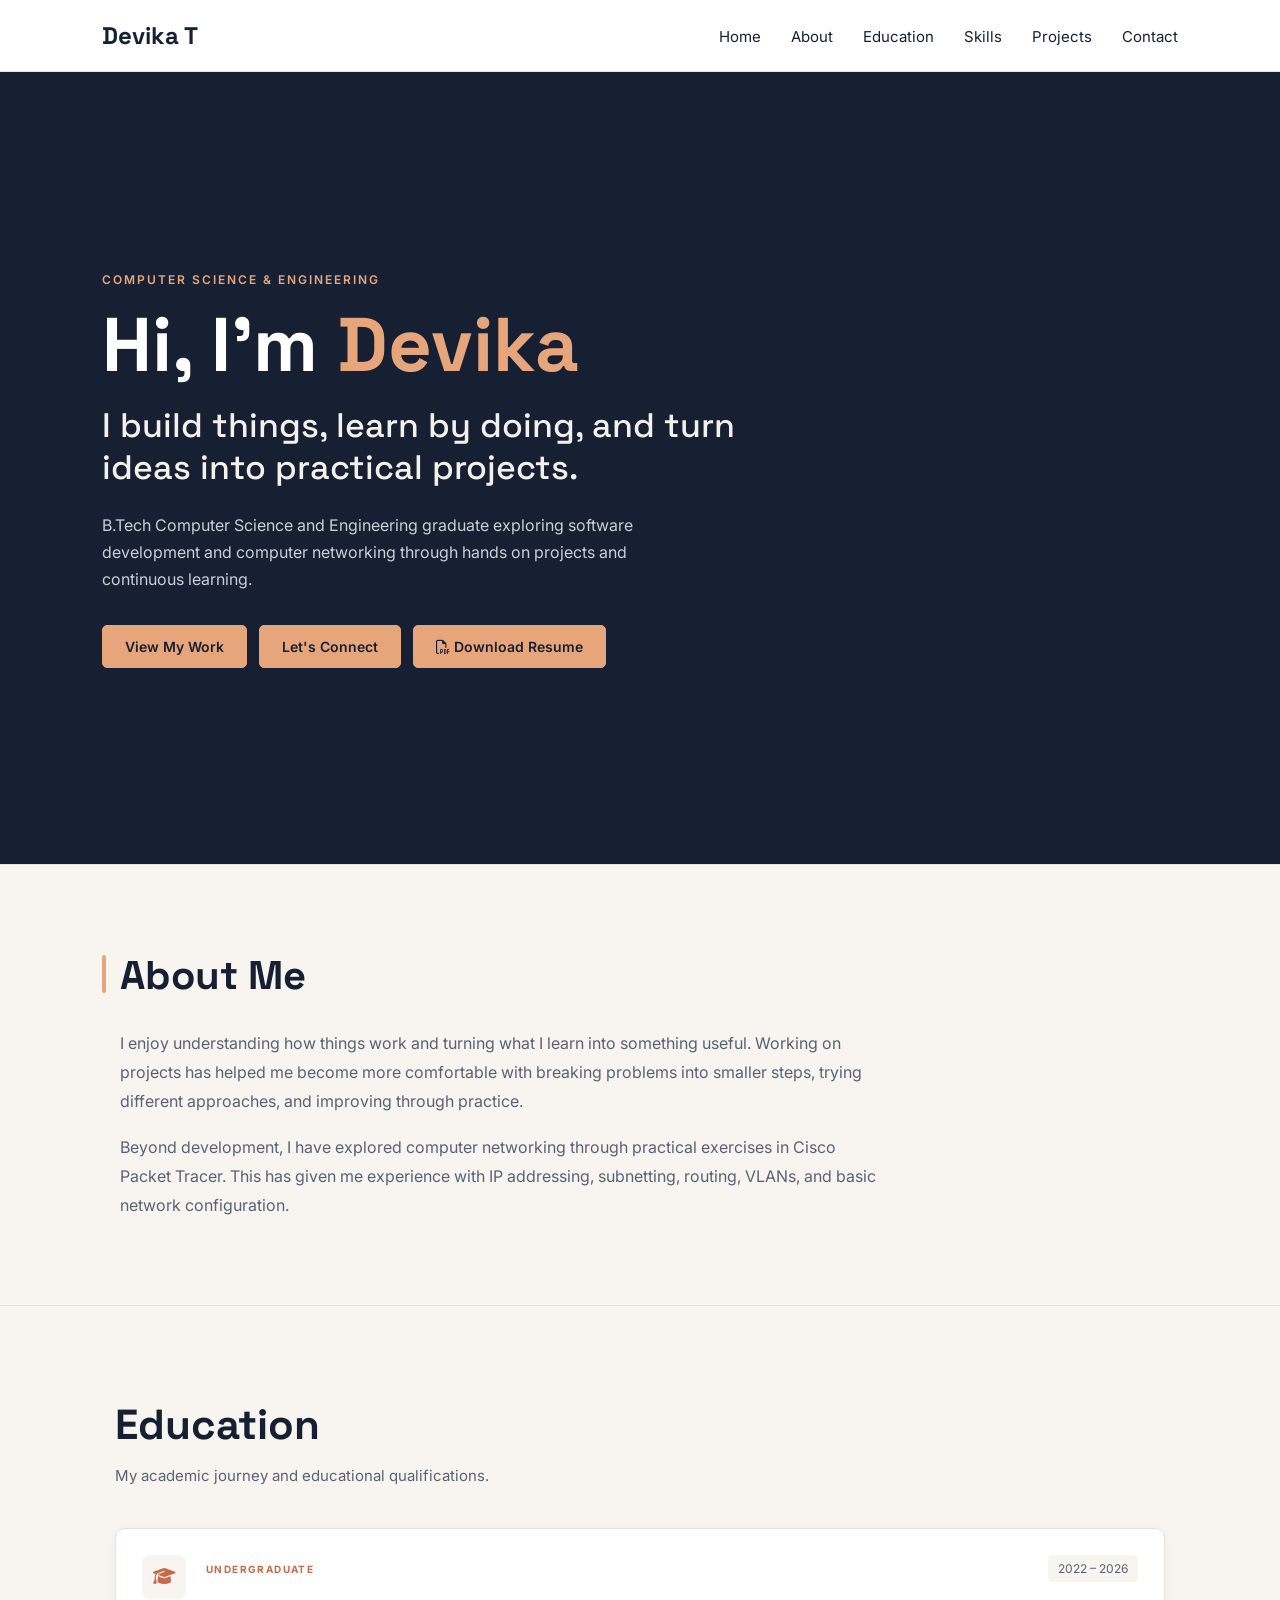
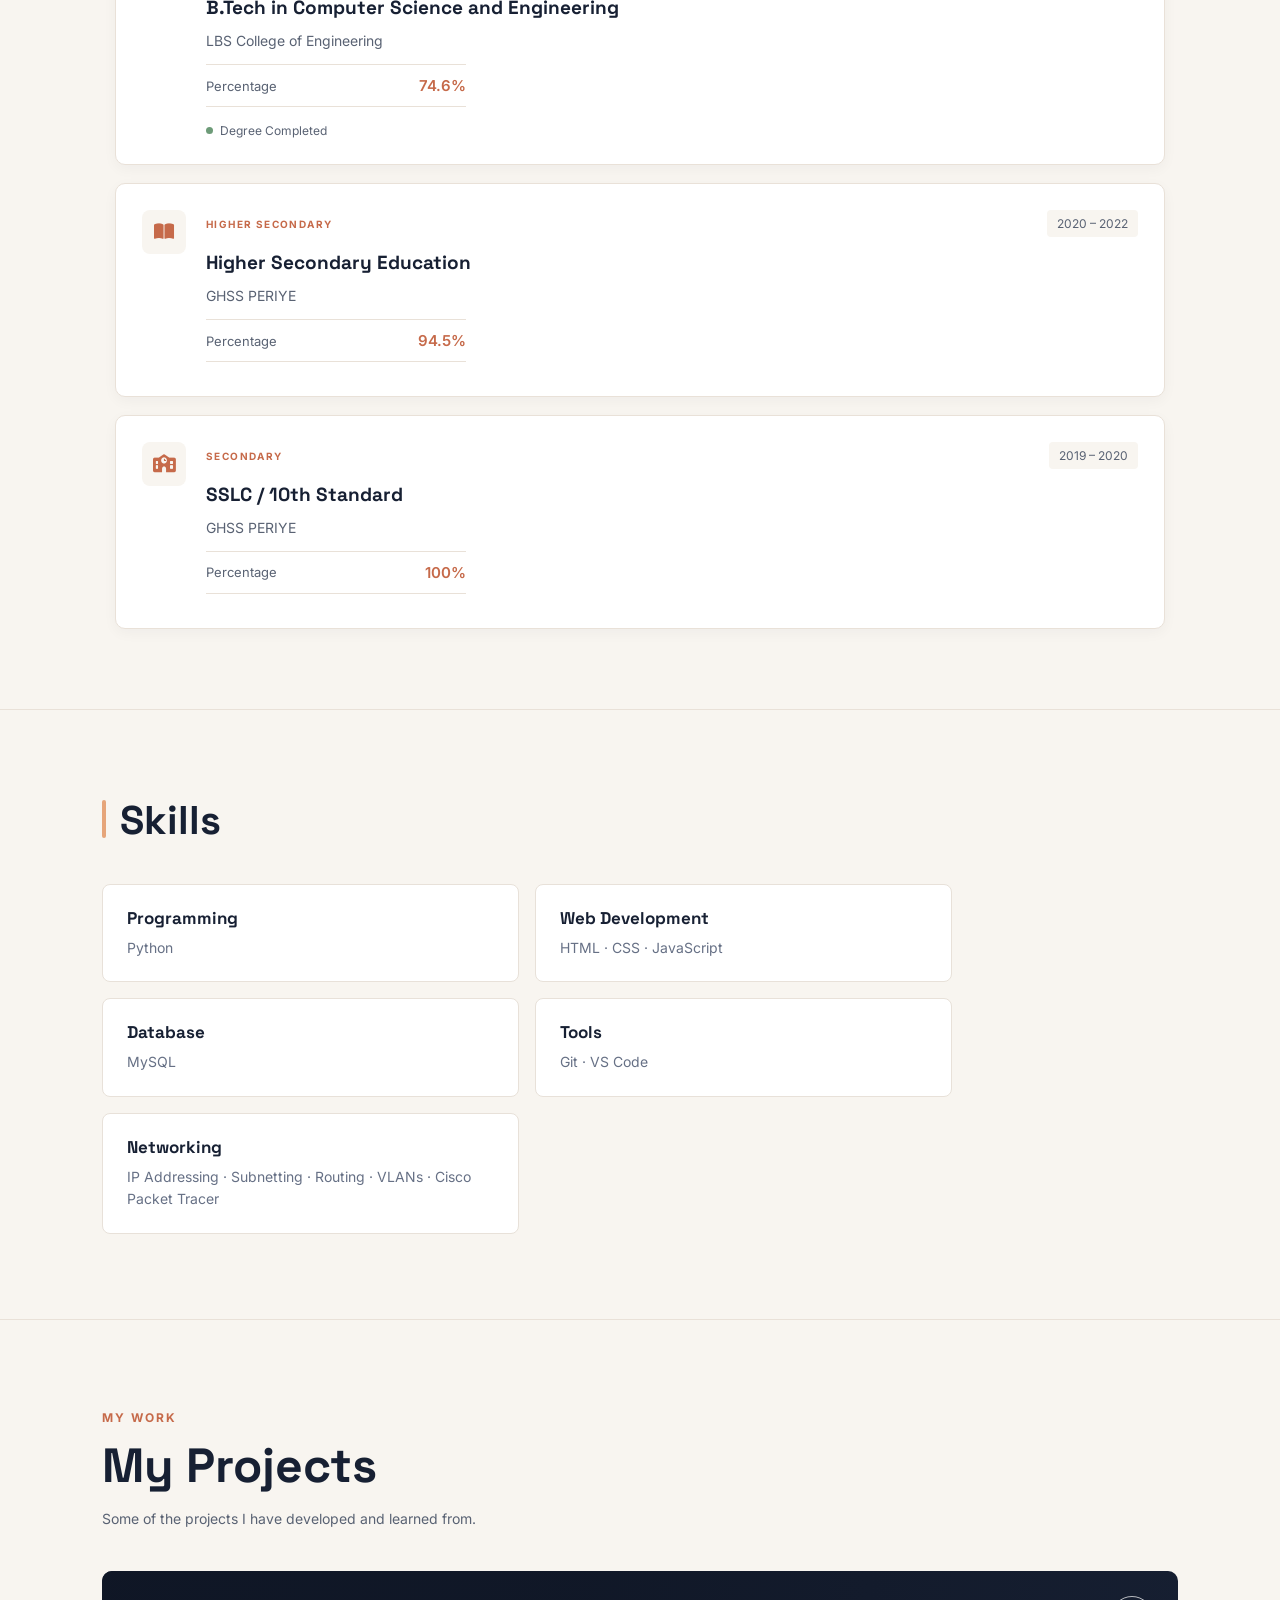
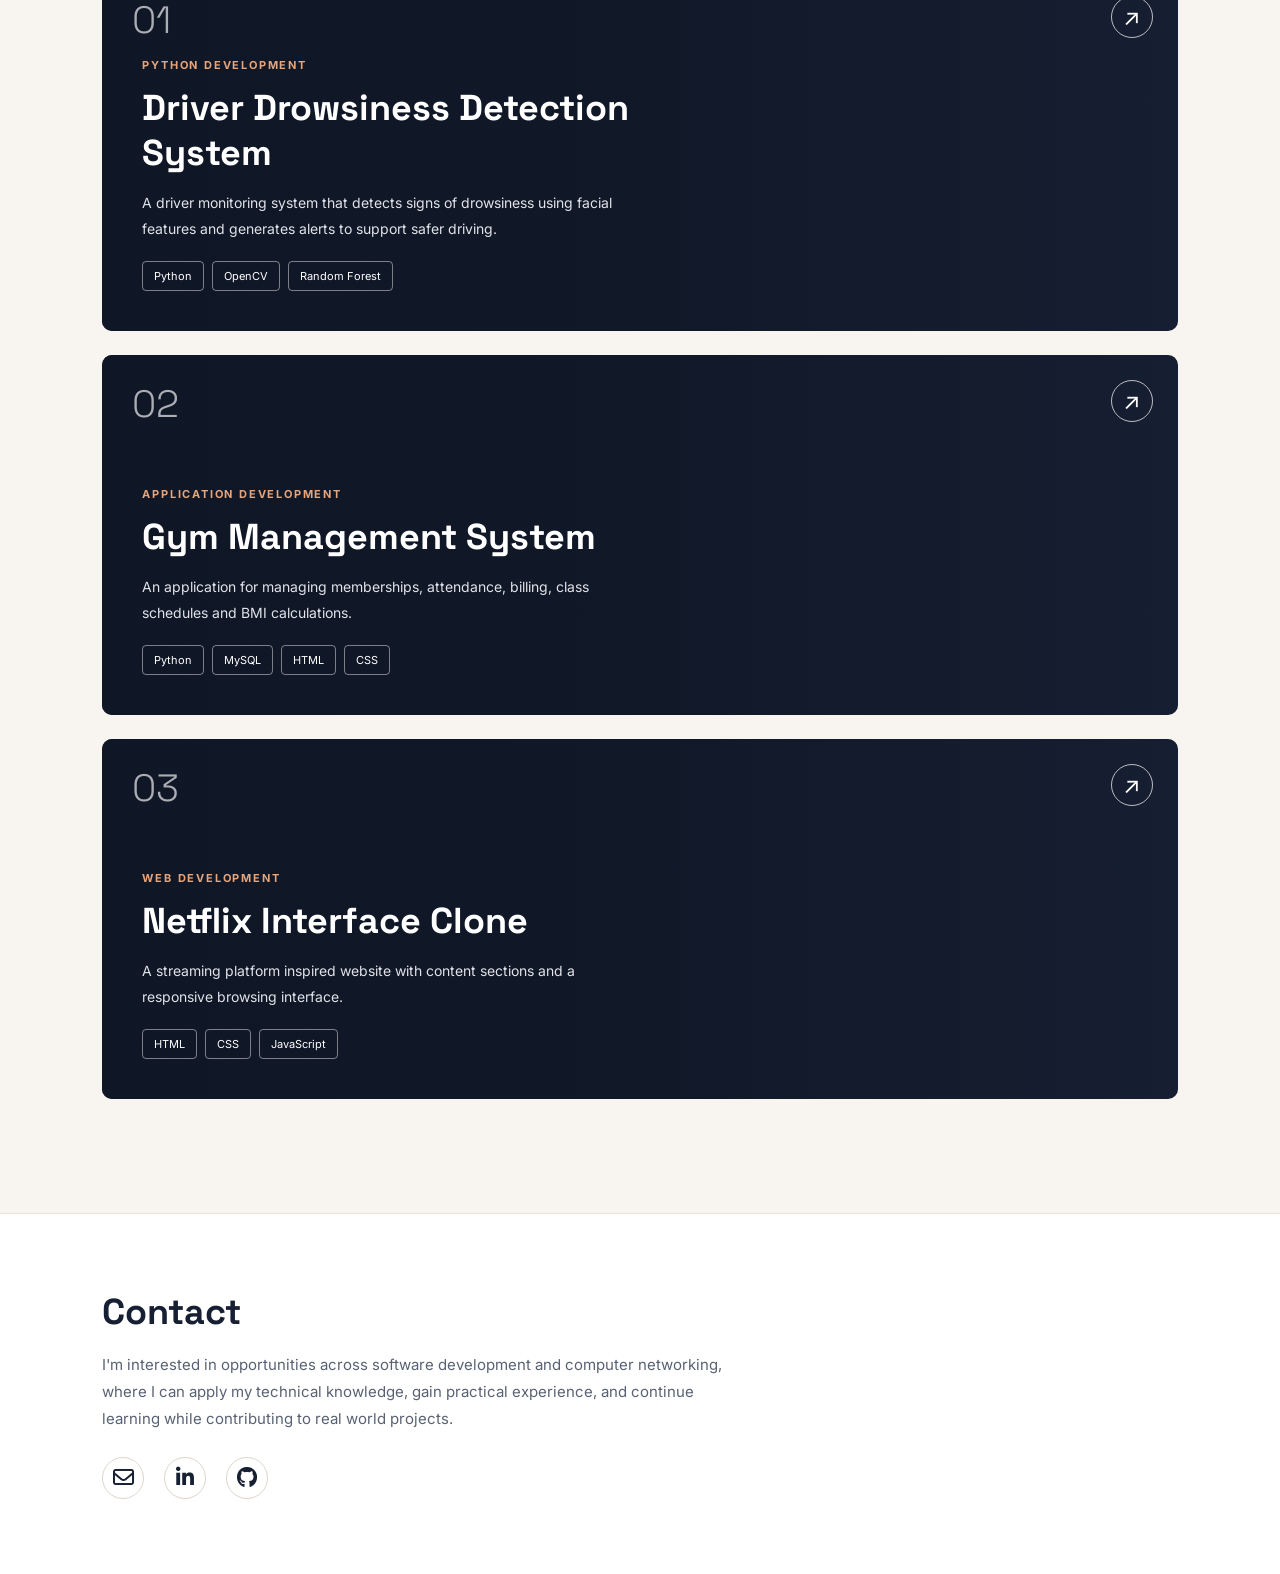
==== commit 1e7ca494: "Update index.html" ====
--- a/Level-1/Task-2-personal-portfolio/index.html
+++ b/Level-1/Task-2-personal-portfolio/index.html
@@ -22,7 +22,7 @@
             <ul class="nav-links">
                 <li><a href="#home">Home</a></li>
                 <li><a href="#about">About</a></li>
-                <li><a href="#Education">Education</a></li>
+                <li><a href="#education">Education</a></li>
                 <li><a href="#skills">Skills</a></li>
                 <li><a href="#projects">Projects</a></li>
                 <li><a href="#contact">Contact</a></li>
@@ -39,7 +39,7 @@
         <p class="home-label">COMPUTER SCIENCE & ENGINEERING</p>
 
         <h1>
-            Hi, I'm <span>Devika T</span>
+            Hi, I'm <span>Devika </span>
         </h1>
 
         <h2>
@@ -62,7 +62,7 @@
         Let's Connect
     </a>
 
-    <a href="assets/DEVIKA-Resume.pdf"
+    <a href="DEVIKA-Resume.pdf"
        class="secondary-btn"
        download="DEVIKA-Resume.pdf">
         <i class="fa-regular fa-file-pdf"></i>
